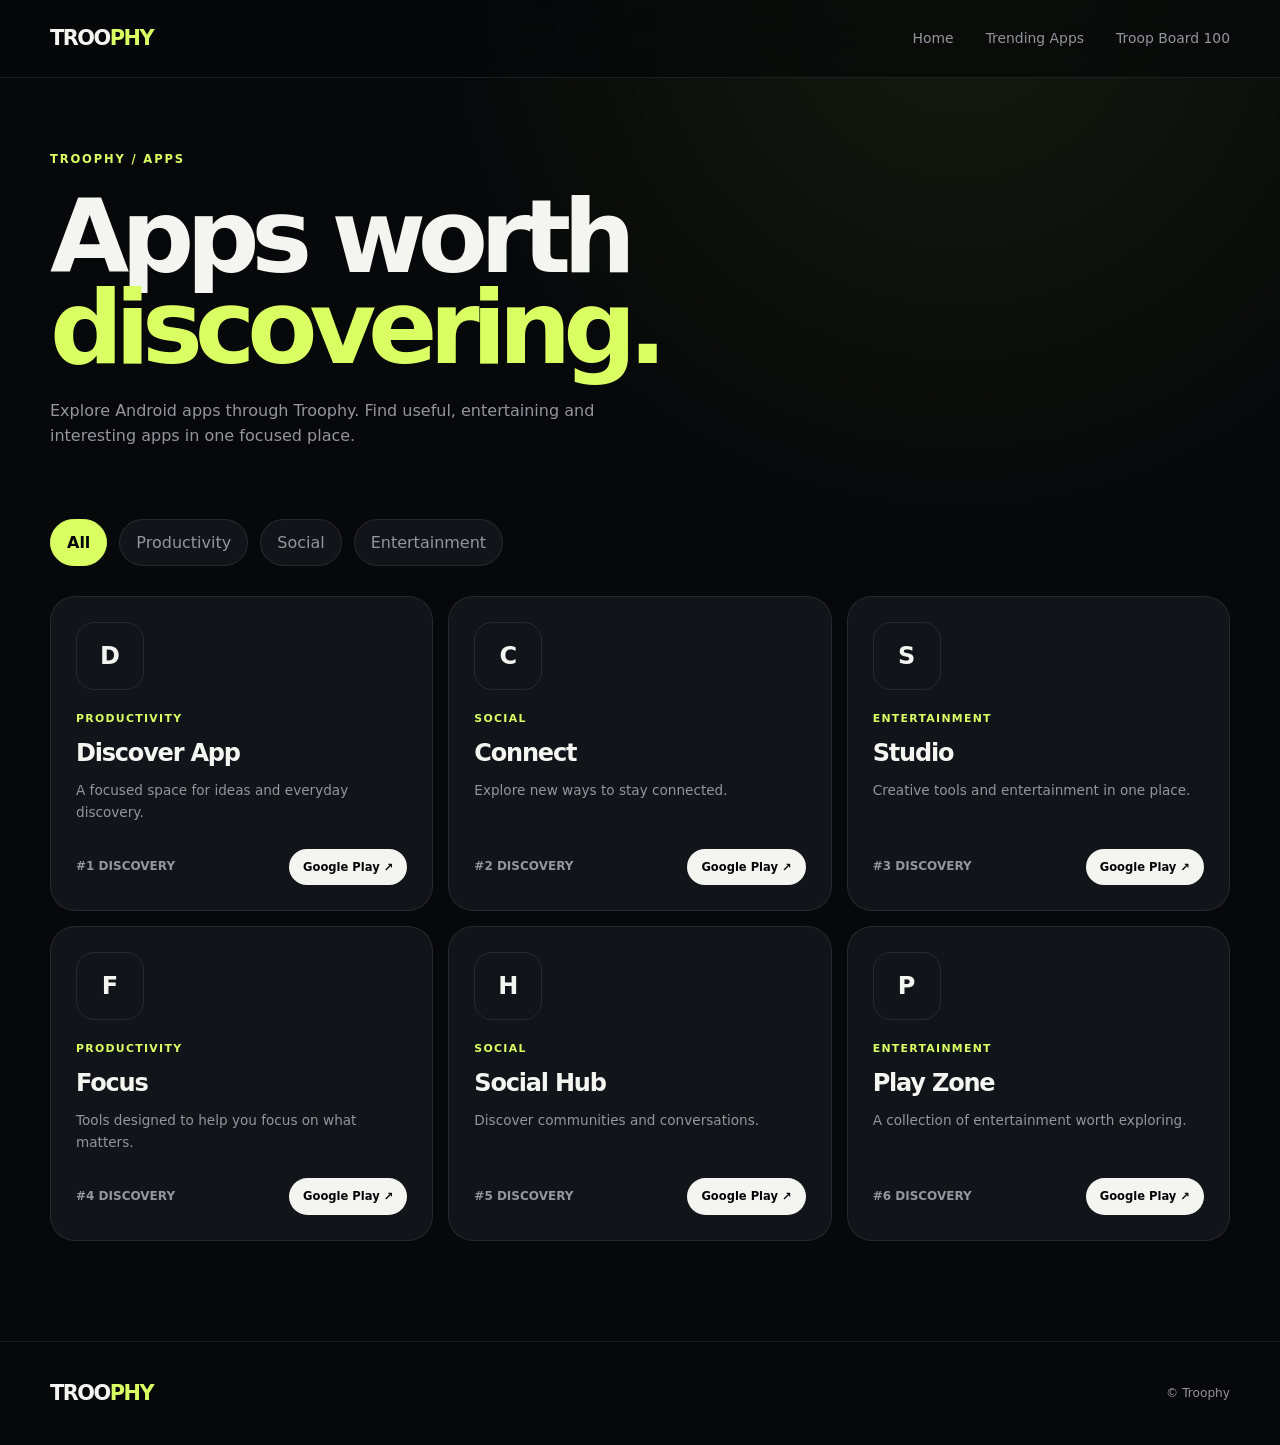
==== apps/index.html @ 2e692201 "Launch Troophy discovery platform" ====
<!DOCTYPE html>
<html lang="en">
<head>
  <meta charset="UTF-8">

  <meta
    name="viewport"
    content="width=device-width, initial-scale=1"
  >

  <title>Trending Apps — Troophy</title>

  <meta
    name="description"
    content="Discover Android apps worth checking out on Troophy."
  >

  <meta name="theme-color" content="#050608">

  <link rel="stylesheet" href="../assets/css/style.css">

  <style>
    .apps-page {
      padding-top: 150px;
      padding-bottom: 100px;
    }

    .apps-hero {
      max-width: 850px;
      margin-bottom: 70px;
    }

    .apps-hero h1 {
      font-size: clamp(3.5rem, 8vw, 7rem);
      line-height: .88;
      letter-spacing: -.08em;
    }

    .apps-hero h1 span {
      color: var(--accent);
    }

    .apps-hero p {
      max-width: 600px;
      color: var(--muted);
      margin-top: 25px;
    }

    .apps-toolbar {
      display: flex;
      gap: 12px;
      flex-wrap: wrap;
      margin-bottom: 30px;
    }

    .filter-button {
      border: 1px solid var(--line);
      background: var(--surface);
      color: var(--muted);
      padding: 10px 16px;
      border-radius: 999px;
      cursor: pointer;
    }

    .filter-button.active {
      background: var(--accent);
      color: #050608;
      border-color: var(--accent);
      font-weight: 800;
    }

    .apps-grid {
      display: grid;
      grid-template-columns: repeat(3, 1fr);
      gap: 15px;
    }

    .app-card {
      padding: 25px;
      min-height: 290px;
      border: 1px solid var(--line);
      border-radius: 25px;
      background: var(--surface);
      display: flex;
      flex-direction: column;
      justify-content: space-between;
      transition: .35s var(--ease);
    }

    .app-card:hover {
      transform: translateY(-7px);
      border-color: rgba(217,255,98,.3);
    }

    .app-icon {
      width: 68px;
      height: 68px;
      border-radius: 18px;
      display: grid;
      place-items: center;
      background: var(--surface-2);
      border: 1px solid var(--line);
      font-size: 1.5rem;
      font-weight: 900;
    }

    .app-category {
      margin-top: 20px;
      color: var(--accent);
      font-size: .68rem;
      font-weight: 800;
      letter-spacing: .12em;
    }

    .app-card h2 {
      margin-top: 6px;
      font-size: 1.5rem;
      letter-spacing: -.05em;
    }

    .app-card p {
      margin-top: 8px;
      color: var(--muted);
      font-size: .85rem;
    }

    .app-bottom {
      display: flex;
      align-items: center;
      justify-content: space-between;
      gap: 15px;
      margin-top: 25px;
    }

    .app-rank {
      color: var(--muted);
      font-size: .75rem;
      font-weight: 800;
    }

    .play-button {
      padding: 9px 14px;
      border-radius: 999px;
      background: var(--text);
      color: #050608;
      font-size: .72rem;
      font-weight: 850;
    }

    @media(max-width: 850px) {
      .apps-grid {
        grid-template-columns: repeat(2, 1fr);
      }
    }

    @media(max-width: 560px) {
      .apps-grid {
        grid-template-columns: 1fr;
      }
    }
  </style>
</head>

<body>

<header class="site-header">
  <div class="container nav">

    <a href="../index.html" class="brand">
      TROO<span>PHY</span>
    </a>

    <nav class="nav-menu" id="navMenu">
      <a href="../index.html">Home</a>
      <a href="./">Trending Apps</a>
      <a href="../music/">Troop Board 100</a>
    </nav>

    <button class="menu-toggle" id="menuToggle">
      <span></span>
      <span></span>
    </button>

  </div>
</header>


<main class="apps-page">

  <div class="container">

    <div class="apps-hero">

      <span class="section-label">
        TROOPHY / APPS
      </span>

      <h1>
        Apps worth
        <span>discovering.</span>
      </h1>

      <p>
        Explore Android apps through Troophy. Find useful,
        entertaining and interesting apps in one focused place.
      </p>

    </div>


    <div class="apps-toolbar">

      <button
        class="filter-button active"
        data-filter="all"
      >
        All
      </button>

      <button
        class="filter-button"
        data-filter="productivity"
      >
        Productivity
      </button>

      <button
        class="filter-button"
        data-filter="social"
      >
        Social
      </button>

      <button
        class="filter-button"
        data-filter="entertainment"
      >
        Entertainment
      </button>

    </div>


    <div class="apps-grid" id="appsGrid"></div>

  </div>

</main>


<footer>
  <div class="container footer-inner">

    <a href="../index.html" class="brand">
      TROO<span>PHY</span>
    </a>

    <p>
      © <span id="year"></span> Troophy
    </p>

  </div>
</footer>


<script src="../assets/js/app.js"></script>
<script src="apps.js"></script>

</body>
</html>
---- assets/css/style.css ----
:root {
  --bg: #070809;
  --bg-soft: #0d0f12;
  --surface: #111419;
  --surface-hover: #171a20;

  --text: #f4f5f0;
  --muted: #92969f;

  --accent: #d9ff62;
  --accent-soft: rgba(217, 255, 98, .12);

  --line: rgba(255,255,255,.09);

  --container: 1180px;
  --radius: 28px;

  --ease: cubic-bezier(.2,.8,.2,1);
}

* {
  margin: 0;
  padding: 0;
  box-sizing: border-box;
}

html {
  scroll-behavior: smooth;
}

body {
  background:
    radial-gradient(
      circle at 75% 0%,
      rgba(217,255,98,.075),
      transparent 30%
    ),
    var(--bg);

  color: var(--text);

  font-family:
    Inter,
    ui-sans-serif,
    system-ui,
    -apple-system,
    BlinkMacSystemFont,
    "Segoe UI",
    sans-serif;

  line-height: 1.6;

  overflow-x: hidden;
}

body::selection {
  background: var(--accent);
  color: #050505;
}

a {
  color: inherit;
  text-decoration: none;
}

button {
  font: inherit;
}


/* =========================
   GLOBAL
========================= */

.container {
  width: min(
    var(--container),
    calc(100% - 48px)
  );

  margin-inline: auto;
}

.section {
  padding: 130px 0;
}

.section-label {
  display: block;

  margin-bottom: 24px;

  color: var(--accent);

  font-size: .72rem;
  font-weight: 800;

  letter-spacing: .16em;
}


/* =========================
   HEADER
========================= */

.site-header {
  position: fixed;

  inset: 0 0 auto;

  z-index: 1000;

  height: 78px;

  background:
    rgba(7,8,9,.68);

  border-bottom:
    1px solid var(--line);

  backdrop-filter:
    blur(18px);
}

.nav {
  height: 100%;

  display: flex;

  align-items: center;

  justify-content: space-between;
}

.brand {
  font-size: 1.3rem;

  font-weight: 900;

  letter-spacing: -.07em;
}

.brand span {
  color: var(--accent);
}

.nav-menu {
  display: flex;

  align-items: center;

  gap: 32px;
}

.nav-menu a {
  color: var(--muted);

  font-size: .87rem;

  transition:
    color .25s var(--ease),
    transform .25s var(--ease);
}

.nav-menu a:hover {
  color: var(--text);

  transform: translateY(-1px);
}

.nav-button {
  padding: 10px 17px;

  border-radius: 999px;

  background: var(--text);

  color: #08090b !important;

  font-weight: 800;
}

.menu-toggle {
  display: none;

  width: 42px;
  height: 42px;

  border: 1px solid var(--line);

  border-radius: 50%;

  background: var(--surface);

  cursor: pointer;

  position: relative;
}

.menu-toggle span {
  position: absolute;

  left: 12px;

  width: 17px;
  height: 1px;

  background: var(--text);

  transition: .3s;
}

.menu-toggle span:first-child {
  top: 16px;
}

.menu-toggle span:last-child {
  top: 23px;
}


/* =========================
   HERO
========================= */

.hero {
  min-height: 100vh;

  padding:
    150px 0
    100px;

  display: flex;

  align-items: center;

  position: relative;

  isolation: isolate;
}

.hero-grid {
  display: grid;

  grid-template-columns:
    minmax(0, 1.05fr)
    minmax(380px, .95fr);

  gap: 80px;

  align-items: center;
}

.hero-glow {
  position: absolute;

  width: 420px;
  height: 420px;

  border-radius: 50%;

  filter: blur(100px);

  pointer-events: none;

  opacity: .16;

  z-index: -1;
}

.glow-one {
  background: var(--accent);

  right: -160px;
  top: 90px;
}

.glow-two {
  background: #5367ff;

  left: -250px;
  bottom: -180px;

  opacity: .08;
}

.eyebrow {
  display: inline-flex;

  align-items: center;

  gap: 9px;

  padding: 8px 13px;

  border: 1px solid var(--line);

  border-radius: 999px;

  background:
    rgba(255,255,255,.025);

  color: var(--muted);

  font-size: .73rem;

  font-weight: 650;

  margin-bottom: 28px;
}

.status-dot {
  width: 7px;
  height: 7px;

  border-radius: 50%;

  background: var(--accent);

  box-shadow:
    0 0 15px
    rgba(217,255,98,.8);
}

.hero h1 {
  max-width: 850px;

  font-size:
    clamp(4rem, 8vw, 7.8rem);

  line-height: .86;

  letter-spacing: -.085em;

  font-weight: 850;
}

.hero h1 span {
  display: block;

  color: var(--accent);
}

.hero-description {
  max-width: 570px;

  margin-top: 32px;

  color: var(--muted);

  font-size:
    clamp(1rem, 1.5vw, 1.15rem);
}

.hero-actions {
  display: flex;

  flex-wrap: wrap;

  gap: 12px;

  margin-top: 38px;
}


/* =========================
   BUTTONS
========================= */

.button {
  display: inline-flex;

  align-items: center;

  justify-content: center;

  gap: 14px;

  min-height: 50px;

  padding: 0 21px;

  border-radius: 999px;

  font-size: .87rem;

  font-weight: 800;

  transition:
    transform .25s var(--ease),
    background .25s var(--ease),
    border-color .25s var(--ease);
}

.button:hover {
  transform: translateY(-3px);
}

.button span {
  font-size: 1.1rem;
}

.button-primary {
  background: var(--accent);

  color: #070809;
}

.button-primary:hover {
  background: #e4ff86;
}

.button-ghost {
  border: 1px solid var(--line);

  background:
    rgba(255,255,255,.025);

  color: var(--text);
}

.button-ghost:hover {
  background: var(--surface-hover);
}


/* =========================
   HERO VISUAL
========================= */

.hero-visual {
  min-height: 520px;

  position: relative;

  border:
    1px solid var(--line);

  border-radius: 36px;

  overflow: hidden;

  background:
    radial-gradient(
      circle at center,
      rgba(217,255,98,.07),
      transparent 40%
    ),
    var(--surface);

  box-shadow:
    0 50px 120px
    rgba(0,0,0,.35);
}

.visual-orbit {
  position: absolute;

  left: 50%;
  top: 50%;

  transform:
    translate(-50%, -50%);

  border:
    1px solid
    rgba(217,255,98,.15);

  border-radius: 50%;
}

.orbit-one {
  width: 290px;
  height: 290px;

  animation:
    orbit 14s linear infinite;
}

.orbit-two {
  width: 410px;
  height: 410px;

  border-color:
    rgba(255,255,255,.06);

  animation:
    orbitReverse 20s linear infinite;
}

@keyframes orbit {
  to {
    transform:
      translate(-50%, -50%)
      rotate(360deg);
  }
}

@keyframes orbitReverse {
  to {
    transform:
      translate(-50%, -50%)
      rotate(-360deg);
  }
}

.visual-core {
  position: absolute;

  left: 50%;
  top: 50%;

  transform:
    translate(-50%, -50%);

  width: 155px;
  height: 155px;

  border-radius: 50%;

  display: grid;

  place-items: center;

  background:
    var(--accent);

  box-shadow:
    0 0 80px
    rgba(217,255,98,.25);
}

.core-inner {
  width: 125px;
  height: 125px;

  border-radius: 50%;

  display: grid;

  place-items: center;

  background: #10120e;

  border:
    1px solid
    rgba(255,255,255,.1);
}

.core-inner span {
  font-size: 4rem;

  font-weight: 900;

  letter-spacing: -.1em;

  color: var(--accent);
}

.floating-card {
  position: absolute;

  padding: 18px 20px;

  border:
    1px solid
    rgba(255,255,255,.1);

  border-radius: 18px;

  background:
    rgba(10,11,13,.78);

  backdrop-filter: blur(15px);

  box-shadow:
    0 20px 50px
    rgba(0,0,0,.25);
}

.floating-card small {
  display: block;

  color: var(--muted);

  font-size: .62rem;

  letter-spacing: .14em;

  margin-bottom: 6px;
}

.floating-card strong {
  font-size: .95rem;

  line-height: 1.2;
}

.card-top {
  top: 35px;
  right: 30px;

  animation:
    float 5s ease-in-out infinite;
}

.card-bottom {
  left: 30px;
  bottom: 30px;

  animation:
    float 6s ease-in-out infinite reverse;
}

@keyframes float {
  50% {
    transform:
      translateY(-8px);
  }
}


/* =========================
   SECTION HEAD
========================= */

.section-heading {
  display: grid;

  grid-template-columns:
    1fr 400px;

  gap: 60px;

  align-items: end;

  margin-bottom: 55px;
}

.section-heading h2,
.about h2 {
  font-size:
    clamp(3rem, 6vw, 5.7rem);

  line-height: .9;

  letter-spacing: -.075em;
}

.section-heading h2 span,
.about h2 span,
.experience-box h2 span,
.start-box h2 span {
  color: var(--accent);
}

.section-heading > p {
  color: var(--muted);

  font-size: .98rem;
}


/* =========================
   FEATURE CARDS
========================= */

.feature-grid {
  display: grid;

  grid-template-columns:
    1.4fr 1fr 1fr;

  gap: 15px;
}

.feature-card {
  min-height: 390px;

  padding: 30px;

  border:
    1px solid var(--line);

  border-radius: var(--radius);

  background: var(--surface);

  display: flex;

  flex-direction: column;

  justify-content: space-between;

  transition:
    transform .35s var(--ease),
    border-color .35s var(--ease),
    background .35s var(--ease);
}

.feature-card:hover {
  transform:
    translateY(-7px);

  border-color:
    rgba(217,255,98,.28);

  background:
    var(--surface-hover);
}

.feature-number {
  color: var(--accent);

  font-size: .7rem;

  font-weight: 850;

  letter-spacing: .12em;
}

.feature-content h3 {
  font-size: 2rem;

  letter-spacing: -.05em;

  margin-bottom: 12px;
}

.feature-content p {
  color: var(--muted);

  max-width: 330px;

  font-size: .92rem;
}

.feature-link {
  display: inline-flex;

  gap: 10px;

  margin-top: 25px;

  color: var(--text);

  font-size: .82rem;

  font-weight: 800;
}

.feature-link span {
  color: var(--accent);
}


/* =========================
   EXPERIENCE
========================= */

.experience-box {
  min-height: 650px;

  padding:
    clamp(40px, 8vw, 100px);

  border:
    1px solid var(--line);

  border-radius: 36px;

  background:
    radial-gradient(
      circle at 70% 40%,
      rgba(217,255,98,.12),
      transparent 35%
    ),
    var(--surface);

  display: flex;

  flex-direction: column;

  justify-content: center;

  align-items: flex-start;

  position: relative;

  overflow: hidden;
}

.experience-box::after {
  content: "";

  position: absolute;

  width: 320px;
  height: 320px;

  right: -120px;
  bottom: -120px;

  border-radius: 50%;

  border:
    1px solid
    rgba(217,255,98,.25);
}

.experience-label {
  color: var(--accent);

  font-size: .7rem;

  font-weight: 800;

  letter-spacing: .15em;

  margin-bottom: 25px;
}

.experience-box h2 {
  font-size:
    clamp(3.3rem, 7vw, 7rem);

  line-height: .86;

  letter-spacing: -.08em;
}

.experience-box p {
  max-width: 500px;

  margin:
    30px 0;

  color: var(--muted);
}


/* =========================
   ABOUT
========================= */

.about-grid {
  display: grid;

  grid-template-columns:
    1fr 1fr;

  gap: 100px;
}

.about-copy {
  padding-top: 55px;
}

.about-copy p {
  color: var(--muted);

  font-size:
    clamp(1.05rem, 1.8vw, 1.3rem);

  margin-bottom: 25px;

  max-width: 540px;
}


/* =========================
   START
========================= */

.start-box {
  padding:
    clamp(45px, 8vw, 100px);

  text-align: center;

  border:
    1px solid var(--line);

  border-radius: 36px;

  background:
    linear-gradient(
      145deg,
      rgba(217,255,98,.09),
      rgba(255,255,255,.025)
    );
}

.start-box h2 {
  font-size:
    clamp(3.3rem, 7vw, 7rem);

  line-height: .88;

  letter-spacing: -.08em;
}

.start-box p {
  margin: 25px 0 30px;

  color: var(--muted);
}


/* =========================
   FOOTER
========================= */

footer {
  padding: 35px 0;

  border-top:
    1px solid var(--line);
}

.footer-inner {
  display: flex;

  justify-content: space-between;

  align-items: center;

  gap: 20px;
}

.footer-inner p {
  color: var(--muted);

  font-size: .76rem;
}


/* =========================
   MOBILE
========================= */

@media (max-width: 900px) {

  .hero-grid {
    grid-template-columns: 1fr;

    gap: 60px;
  }

  .hero-visual {
    min-height: 450px;
  }

  .section-heading {
    grid-template-columns: 1fr;

    gap: 25px;
  }

  .feature-grid {
    grid-template-columns: 1fr;
  }

  .feature-card {
    min-height: 300px;
  }

  .about-grid {
    grid-template-columns: 1fr;

    gap: 25px;
  }

  .about-copy {
    padding-top: 0;
  }
}


@media (max-width: 700px) {

  .container {
    width:
      min(
        var(--container),
        calc(100% - 30px)
      );
  }

  .site-header {
    height: 70px;
  }

  .nav-menu {
    display: none;

    position: absolute;

    top: 78px;

    left: 15px;
    right: 15px;

    padding: 18px;

    flex-direction: column;

    align-items: stretch;

    gap: 5px;

    background:
      rgba(14,16,19,.98);

    border:
      1px solid var(--line);

    border-radius: 22px;

    box-shadow:
      0 30px 80px
      rgba(0,0,0,.5);
  }

  .nav-menu.active {
    display: flex;
  }

  .nav-menu a {
    padding: 12px;
  }

  .nav-button {
    text-align: center;
  }

  .menu-toggle {
    display: block;
  }

  .hero {
    padding-top: 120px;
  }

  .hero h1 {
    font-size:
      clamp(3.6rem, 17vw, 6rem);
  }

  .hero-visual {
    min-height: 370px;

    border-radius: 28px;
  }

  .visual-core {
    width: 120px;
    height: 120px;
  }

  .core-inner {
    width: 96px;
    height: 96px;
  }

  .core-inner span {
    font-size: 3rem;
  }

  .orbit-one {
    width: 230px;
    height: 230px;
  }

  .orbit-two {
    width: 320px;
    height: 320px;
  }

  .floating-card {
    padding: 14px;

    border-radius: 15px;
  }

  .card-top {
    top: 20px;
    right: 20px;
  }

  .card-bottom {
    left: 20px;
    bottom: 20px;
  }

  .section {
    padding: 90px 0;
  }

  .experience-box {
    min-height: 500px;

    border-radius: 28px;
  }

  .footer-inner {
    flex-direction: column;

    align-items: flex-start;
  }
}


@media (max-width: 420px) {

  .hero-actions {
    flex-direction: column;
  }

  .button {
    width: 100%;
  }

  .hero-visual {
    min-height: 330px;
  }

  .floating-card strong {
    font-size: .78rem;
  }

  .section-heading h2,
  .about h2 {
    font-size: 3.2rem;
  }
}
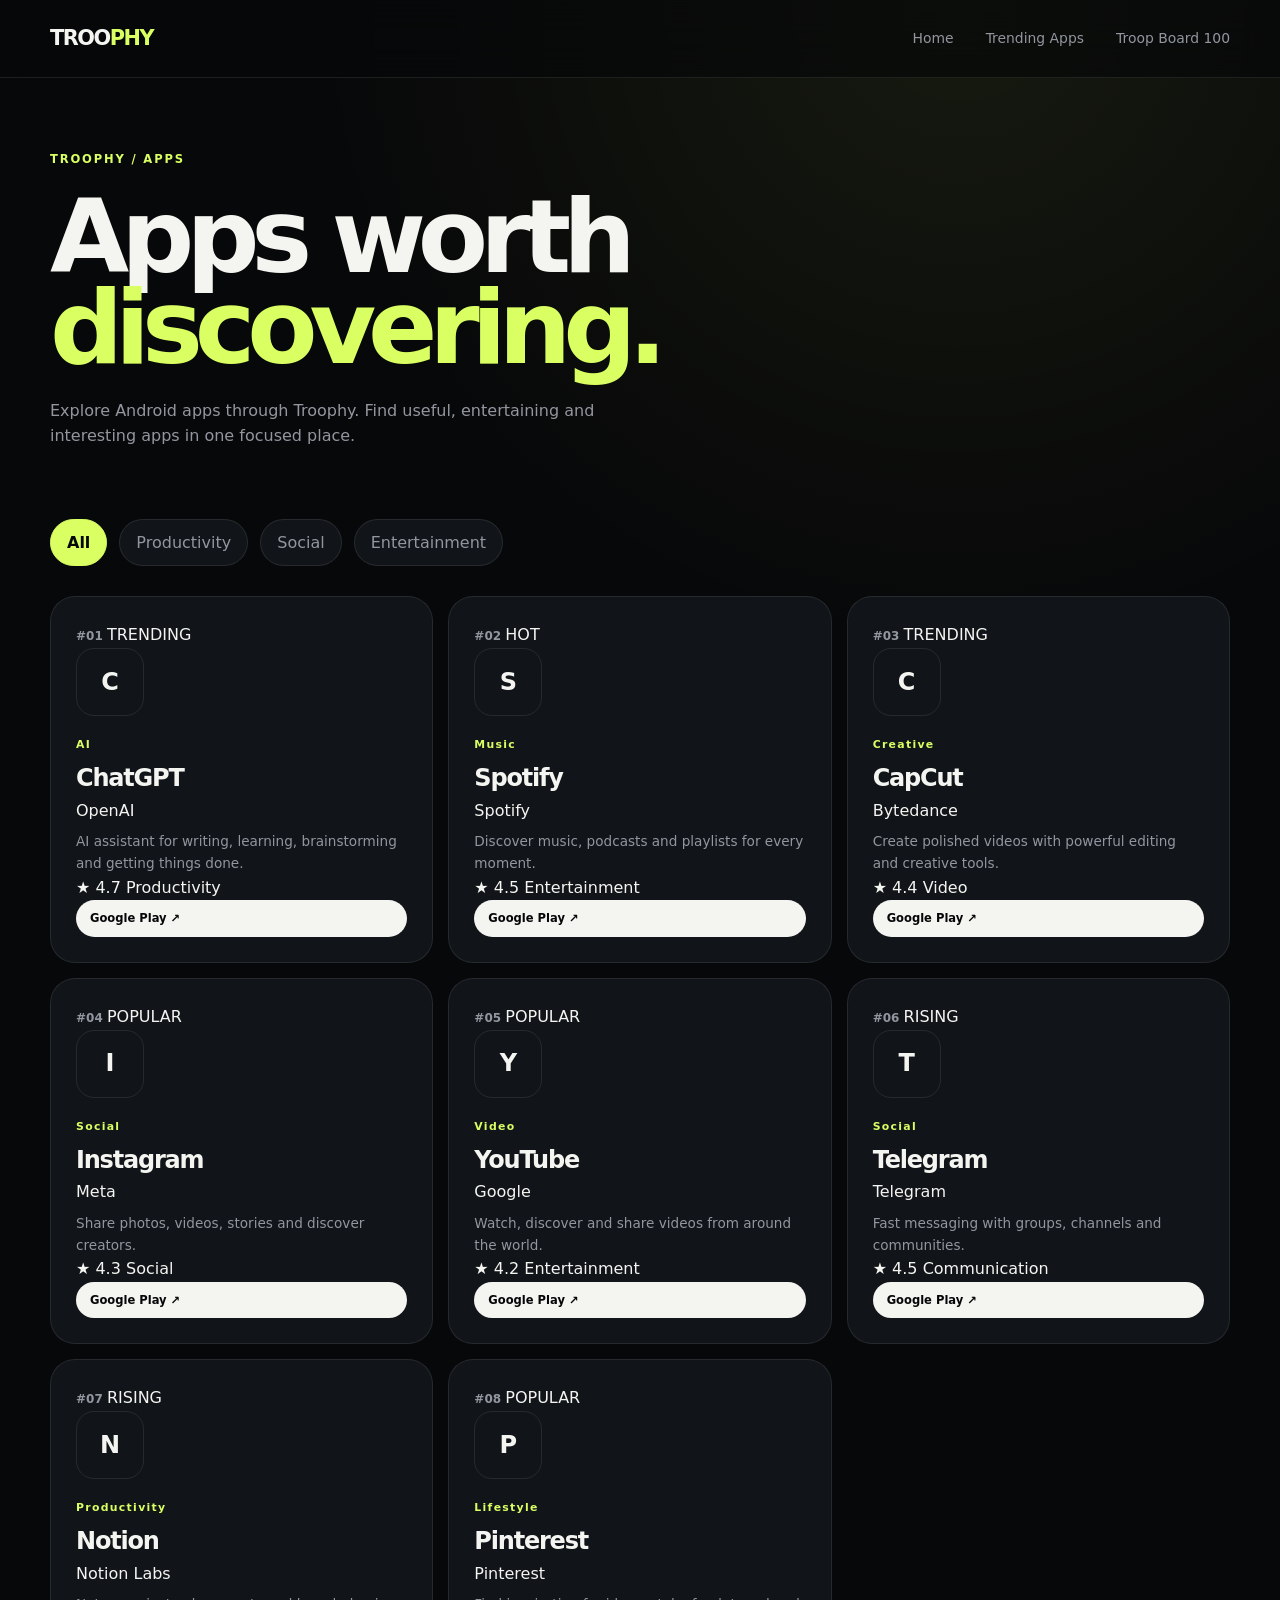
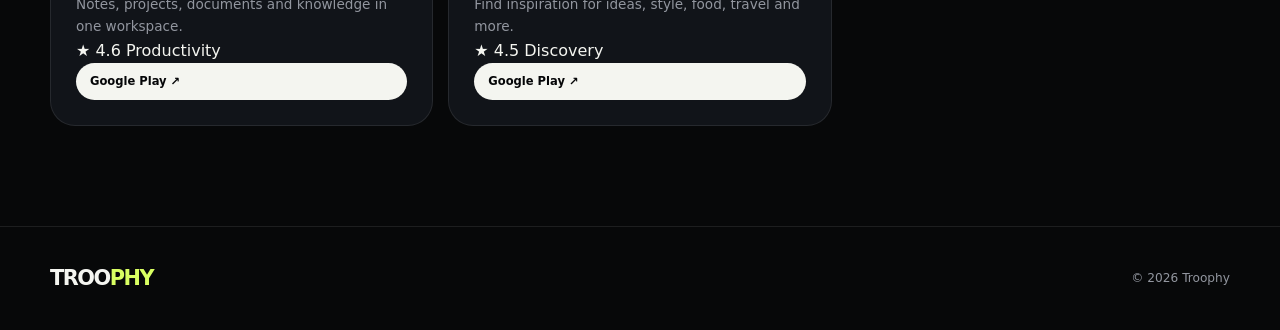
==== commit dbed0ebe: "Add Troophy discovery data layer" ====
--- a/apps/index.html
+++ b/apps/index.html
@@ -159,6 +159,7 @@
       }
     }
   </style>
+  <script src="../assets/data/discovery.js"></script>
 </head>
 
 <body>
--- a/assets/css/style.css
+++ b/assets/css/style.css
@@ -1134,3 +1134,123 @@
     font-size: 3.2rem;
   }
 }
+
+/* =========================================
+   TROOP BOARD PLAYER
+========================================= */
+
+.player {
+  position: fixed;
+  left: 20px;
+  right: 20px;
+  bottom: 18px;
+  z-index: 1000;
+
+  display: grid;
+  grid-template-columns: 58px 1fr auto auto;
+  align-items: center;
+  gap: 16px;
+
+  padding: 12px 16px;
+
+  border: 1px solid var(--line);
+  border-radius: 20px;
+
+  background: var(--surface);
+  backdrop-filter: blur(22px);
+
+  box-shadow: 0 20px 70px rgba(0,0,0,.35);
+}
+
+.player-progress {
+  display: flex;
+  align-items: center;
+  gap: 8px;
+  margin-top: 6px;
+}
+
+.player-progress span {
+  font-size: .65rem;
+  color: var(--muted);
+}
+
+.player-progress input {
+  width: min(360px, 100%);
+}
+
+.player-controls {
+  display: flex;
+  align-items: center;
+  gap: 7px;
+}
+
+.player-controls button,
+.player-volume button {
+  border: 1px solid var(--line);
+  background: transparent;
+  color: var(--text);
+  cursor: pointer;
+  border-radius: 50%;
+  width: 34px;
+  height: 34px;
+}
+
+.player-controls button:hover,
+.player-controls button.active {
+  background: var(--accent);
+  color: #050608;
+}
+
+.player-volume {
+  display: flex;
+  align-items: center;
+  gap: 7px;
+}
+
+.player-volume input {
+  width: 90px;
+}
+
+.track.playing {
+  outline: 1px solid var(--accent);
+  background: rgba(255,255,255,.04);
+}
+
+@media (max-width: 760px) {
+
+  .player {
+    left: 10px;
+    right: 10px;
+    bottom: 10px;
+
+    grid-template-columns:
+      48px 1fr auto;
+
+    gap: 10px;
+
+    padding: 10px;
+  }
+
+  .player-art {
+    width: 48px;
+  }
+
+  .player-volume {
+    display: none;
+  }
+
+  .player-controls {
+    gap: 3px;
+  }
+
+  .player-controls button {
+    width: 30px;
+    height: 30px;
+    font-size: .75rem;
+  }
+
+  .player-progress {
+    max-width: 100%;
+  }
+
+}
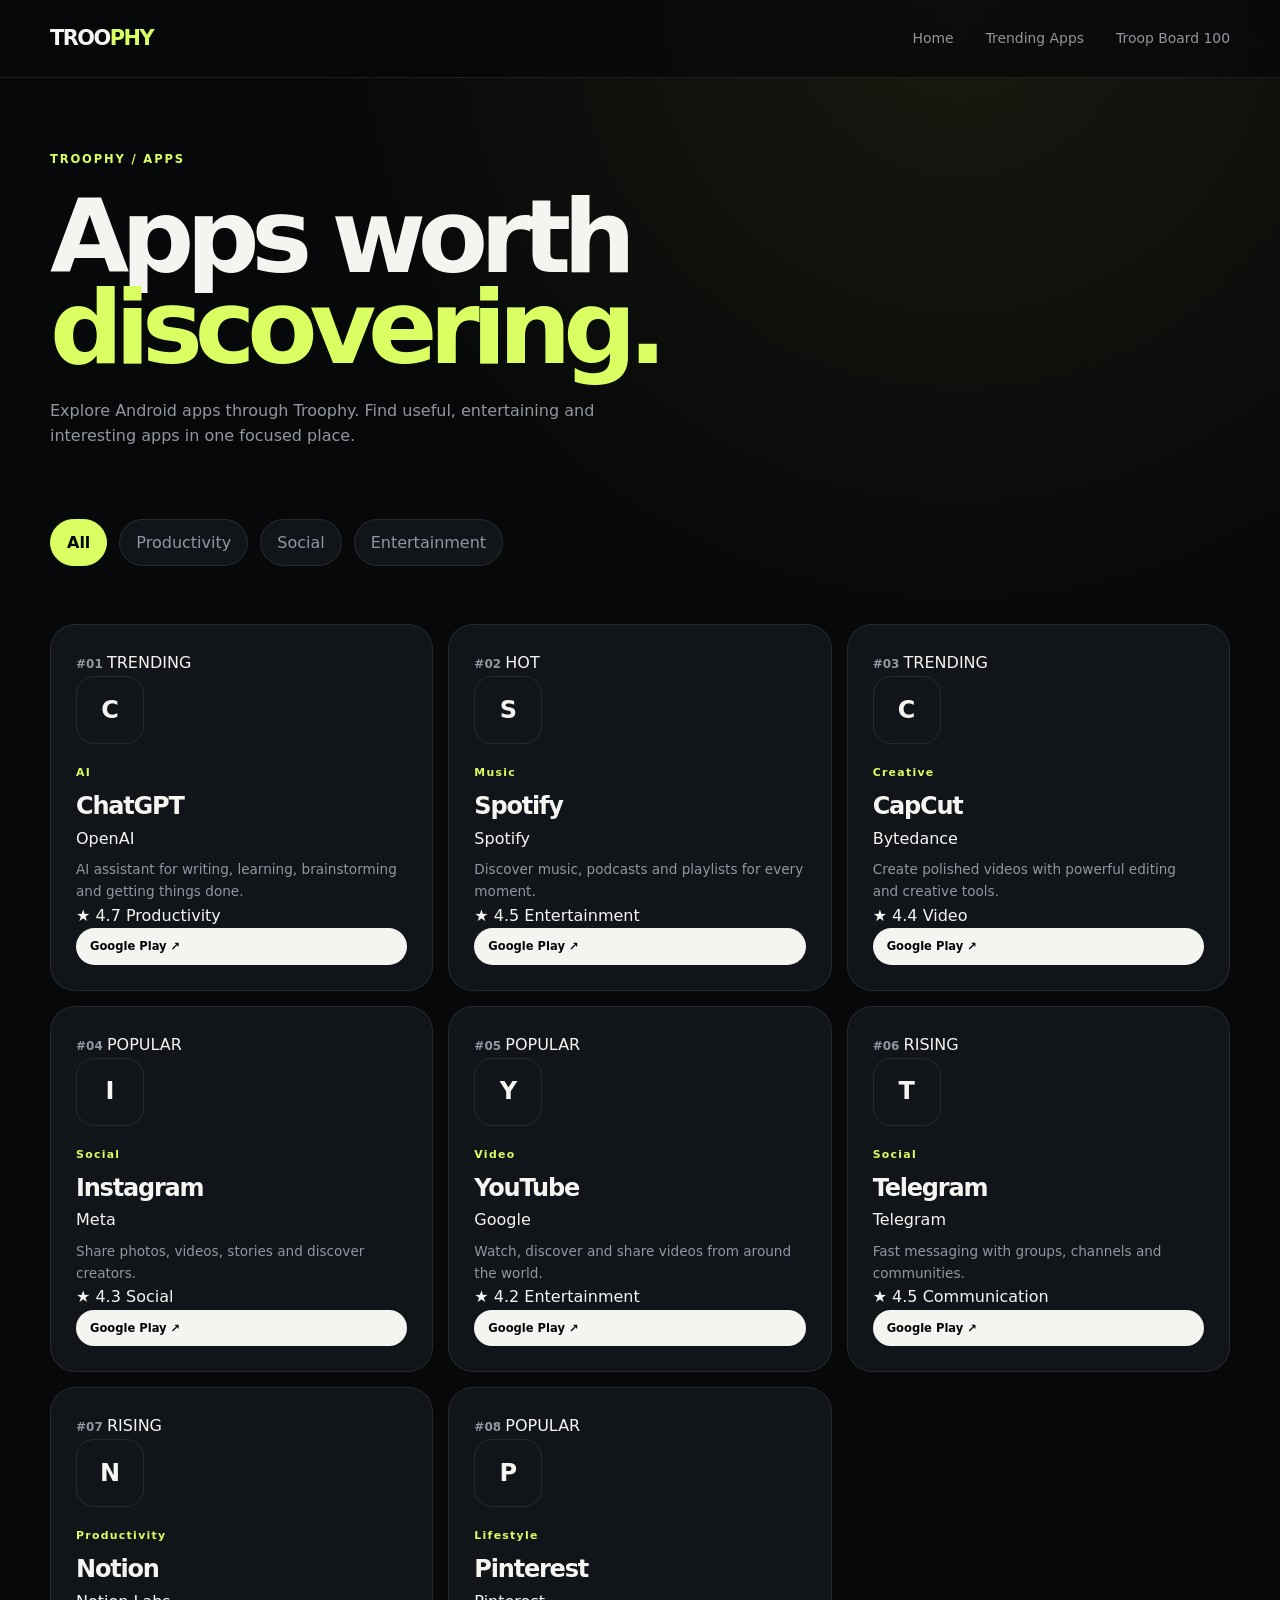
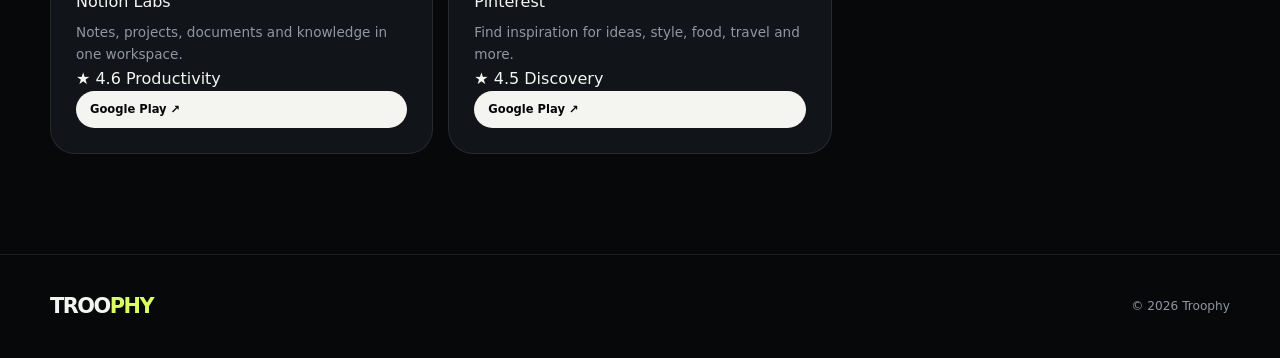
==== commit e4784b9c: "Build Troophy discovery engine" ====
--- a/apps/index.html
+++ b/apps/index.html
@@ -242,7 +242,15 @@
     </div>
 
 
-    <div class="apps-grid" id="appsGrid"></div>
+    
+<div
+  class="app-filters"
+  id="appFilters"
+  aria-label="App categories"
+></div>
+
+<div class="apps-grid" id="appsGrid">
+</div>
 
   </div>
 
--- a/assets/css/style.css
+++ b/assets/css/style.css
@@ -1254,3 +1254,59 @@
   }
 
 }
+
+/* =========================================
+   TROOPHY DISCOVERY FILTERS
+========================================= */
+
+.app-filters {
+  display: flex;
+  gap: 10px;
+  flex-wrap: wrap;
+  margin: 0 0 28px;
+}
+
+.filter-chip {
+  appearance: none;
+  border: 1px solid var(--line);
+  background: var(--surface);
+  color: var(--muted);
+  padding: 9px 15px;
+  border-radius: 999px;
+  cursor: pointer;
+  font: inherit;
+  font-size: .82rem;
+  transition:
+    transform .2s ease,
+    background .2s ease,
+    color .2s ease,
+    border-color .2s ease;
+}
+
+.filter-chip:hover {
+  transform: translateY(-2px);
+  color: var(--text);
+}
+
+.filter-chip.active {
+  background: var(--accent);
+  border-color: var(--accent);
+  color: #050608;
+}
+
+.empty-state {
+  grid-column: 1 / -1;
+  min-height: 220px;
+  display: grid;
+  place-items: center;
+  align-content: center;
+  gap: 8px;
+  border: 1px dashed var(--line);
+  border-radius: 24px;
+  color: var(--muted);
+}
+
+.empty-state strong {
+  color: var(--text);
+  font-size: 1.1rem;
+}
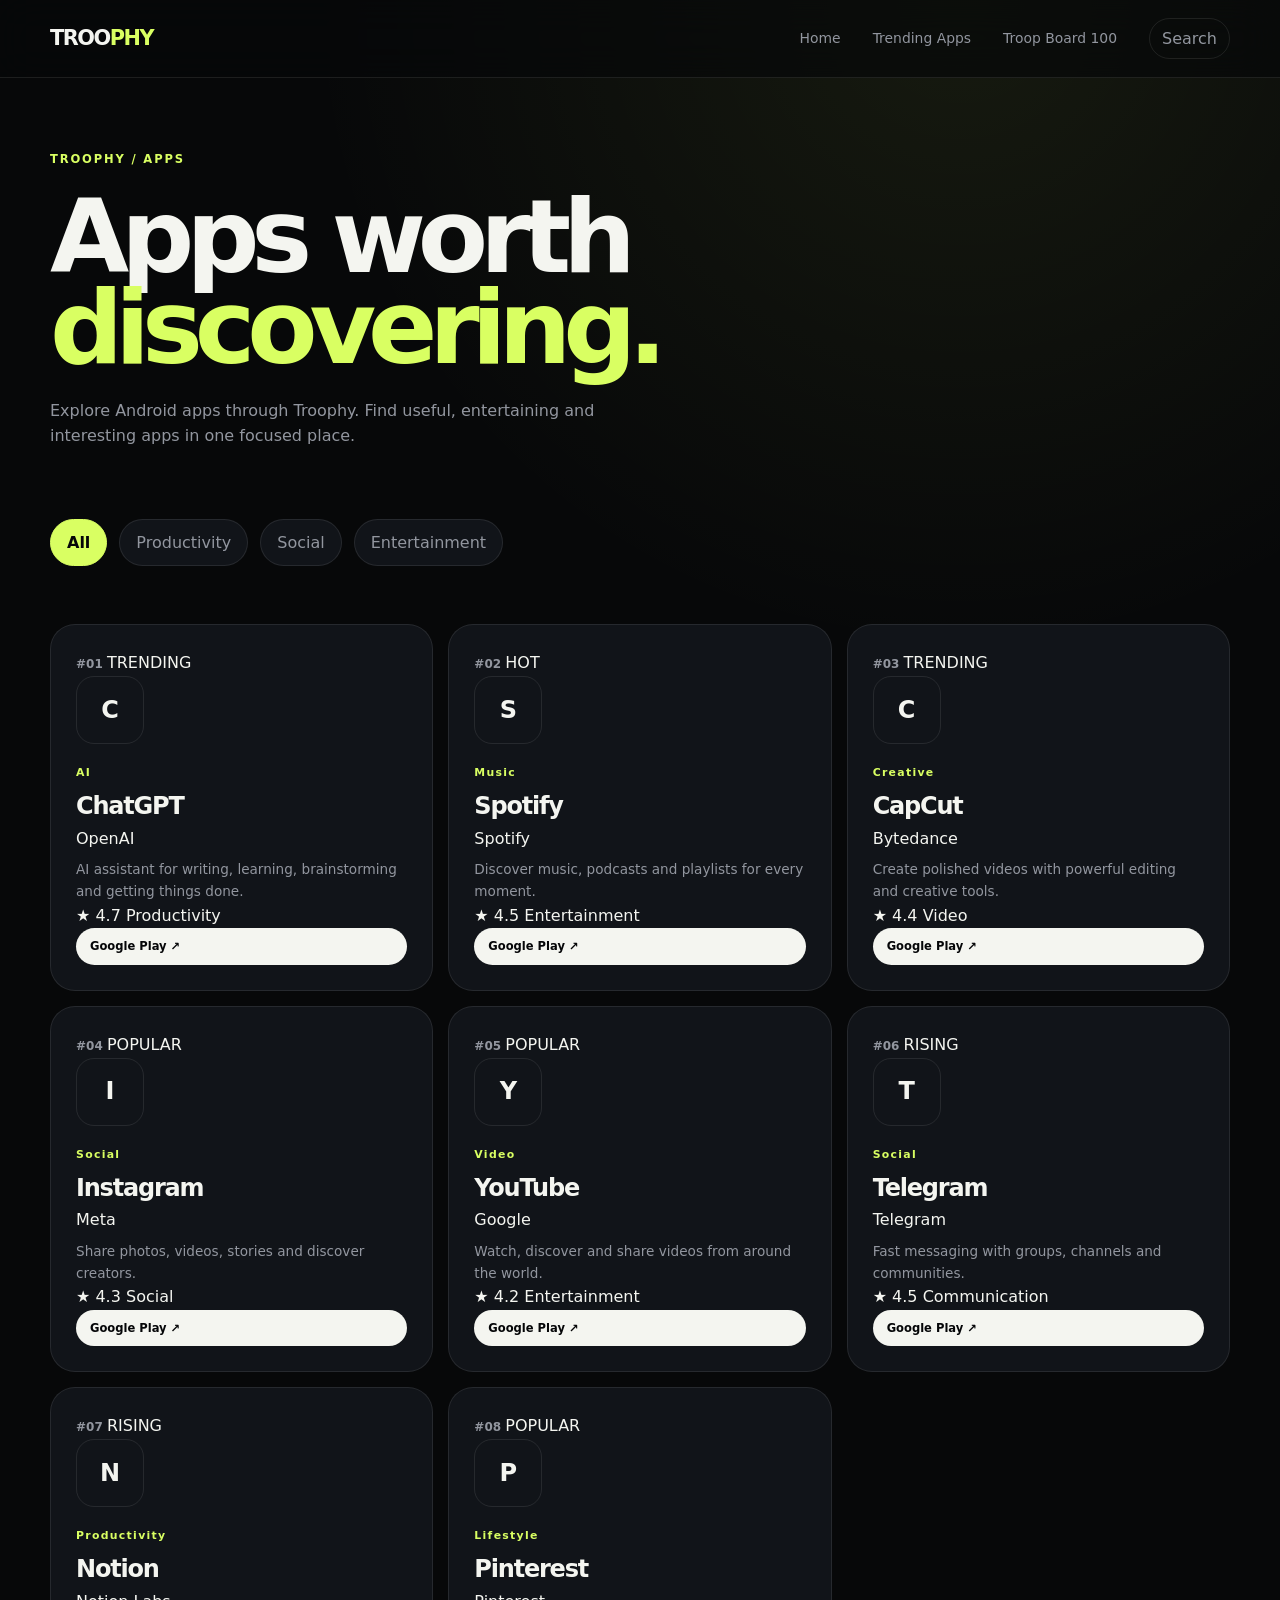
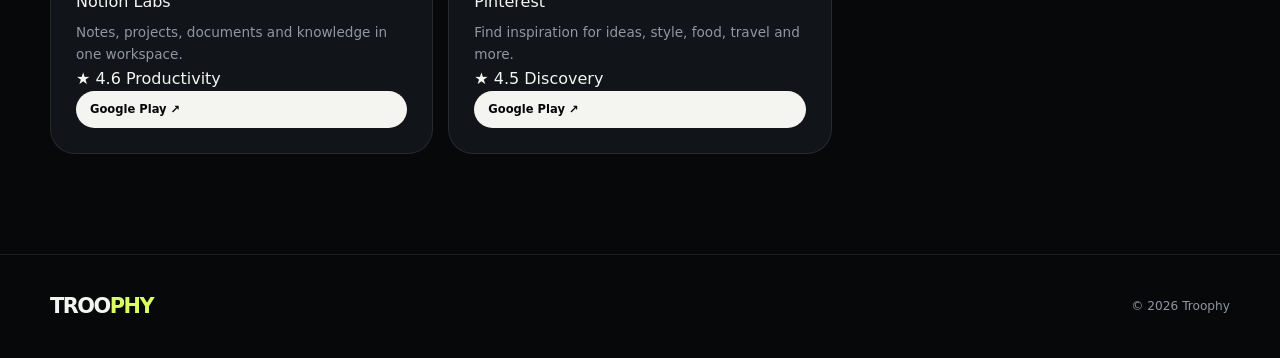
==== commit c944b866: "Add Troophy global discovery search" ====
--- a/apps/index.html
+++ b/apps/index.html
@@ -175,7 +175,15 @@
       <a href="../index.html">Home</a>
       <a href="./">Trending Apps</a>
       <a href="../music/">Troop Board 100</a>
-    </nav>
+    
+      <button
+        class="nav-search"
+        type="button"
+        data-global-search
+      >
+        Search
+      </button>
+</nav>
 
     <button class="menu-toggle" id="menuToggle">
       <span></span>
@@ -274,6 +282,7 @@
 
 <script src="../assets/js/app.js"></script>
 <script src="apps.js"></script>
+<script src="../assets/js/global-search.js"></script>
 
 </body>
 </html>
--- a/assets/css/style.css
+++ b/assets/css/style.css
@@ -1310,3 +1310,362 @@
   color: var(--text);
   font-size: 1.1rem;
 }
+
+/* =========================================
+   TROOPHY APP DETAILS
+========================================= */
+
+.back-link {
+  display: inline-block;
+  margin-bottom: 30px;
+  color: var(--muted);
+  text-decoration: none;
+}
+
+.back-link:hover {
+  color: var(--text);
+}
+
+.app-detail {
+  display: grid;
+  grid-template-columns: 180px 1fr;
+  gap: 45px;
+  align-items: start;
+
+  max-width: 900px;
+  margin: 70px auto;
+  padding: 45px;
+
+  border: 1px solid var(--line);
+  border-radius: 30px;
+  background: var(--surface);
+}
+
+.detail-icon {
+  width: 180px;
+  height: 180px;
+
+  display: grid;
+  place-items: center;
+
+  border-radius: 40px;
+
+  background:
+    linear-gradient(
+      135deg,
+      var(--accent),
+      var(--surface-2)
+    );
+
+  color: #050608;
+  font-size: 5rem;
+  font-weight: 900;
+}
+
+.detail-tag {
+  display: inline-block;
+  margin-bottom: 12px;
+
+  color: var(--accent);
+
+  font-size: .7rem;
+  font-weight: 900;
+  letter-spacing: .14em;
+}
+
+.detail-content h1 {
+  margin: 0;
+  font-size: clamp(2.5rem, 7vw, 5rem);
+  line-height: .95;
+}
+
+.detail-developer {
+  color: var(--muted);
+  margin: 12px 0 25px;
+}
+
+.detail-description {
+  max-width: 650px;
+  color: var(--muted);
+  line-height: 1.8;
+}
+
+.detail-stats {
+  display: flex;
+  gap: 12px;
+  flex-wrap: wrap;
+  margin: 30px 0;
+}
+
+.detail-stats div {
+  min-width: 110px;
+  padding: 15px;
+
+  border: 1px solid var(--line);
+  border-radius: 16px;
+}
+
+.detail-stats strong,
+.detail-stats span {
+  display: block;
+}
+
+.detail-stats strong {
+  margin-bottom: 5px;
+}
+
+.detail-stats span {
+  color: var(--muted);
+  font-size: .72rem;
+}
+
+.detail-download,
+.detail-button {
+  display: inline-flex;
+  align-items: center;
+  justify-content: center;
+
+  text-decoration: none;
+  border-radius: 12px;
+
+  padding: 12px 18px;
+  margin: 4px 4px 4px 0;
+
+  font-weight: 700;
+}
+
+.detail-download {
+  background: var(--accent);
+  color: #050608;
+}
+
+.detail-button {
+  border: 1px solid var(--line);
+  color: var(--text);
+}
+
+.detail-button:hover {
+  border-color: var(--accent);
+}
+
+@media (max-width: 700px) {
+
+  .app-detail {
+    grid-template-columns: 1fr;
+    gap: 25px;
+    padding: 25px;
+    margin: 40px auto;
+  }
+
+  .detail-icon {
+    width: 110px;
+    height: 110px;
+    border-radius: 28px;
+    font-size: 3rem;
+  }
+
+}
+
+/* =========================================
+   TROOPHY GLOBAL SEARCH
+========================================= */
+
+.global-search-overlay {
+  position: fixed;
+  inset: 0;
+  z-index: 9999;
+
+  display: flex;
+  justify-content: center;
+  align-items: flex-start;
+
+  padding: 9vh 20px;
+
+  background: rgba(0,0,0,.68);
+  backdrop-filter: blur(18px);
+
+  opacity: 0;
+  visibility: hidden;
+
+  transition:
+    opacity .2s ease,
+    visibility .2s ease;
+}
+
+.global-search-overlay.open {
+  opacity: 1;
+  visibility: visible;
+}
+
+.global-search-panel {
+  width: min(720px, 100%);
+
+  border: 1px solid var(--line);
+  border-radius: 24px;
+
+  background: var(--surface);
+
+  box-shadow:
+    0 40px 120px rgba(0,0,0,.5);
+
+  overflow: hidden;
+}
+
+.global-search-head {
+  display: flex;
+  align-items: center;
+  justify-content: space-between;
+
+  padding: 18px 20px;
+
+  border-bottom: 1px solid var(--line);
+}
+
+.global-search-head button {
+  border: 1px solid var(--line);
+  background: transparent;
+  color: var(--muted);
+
+  padding: 5px 8px;
+  border-radius: 7px;
+
+  cursor: pointer;
+  font-size: .65rem;
+}
+
+.global-search-input-wrap {
+  display: flex;
+  align-items: center;
+  gap: 12px;
+
+  padding: 18px 20px;
+
+  border-bottom: 1px solid var(--line);
+}
+
+.global-search-input-wrap > span {
+  color: var(--accent);
+  font-size: 1.3rem;
+}
+
+.global-search-input-wrap input {
+  flex: 1;
+
+  border: 0;
+  outline: 0;
+
+  background: transparent;
+  color: var(--text);
+
+  font: inherit;
+  font-size: 1.1rem;
+}
+
+.global-search-results {
+  max-height: 65vh;
+  overflow-y: auto;
+}
+
+.search-hint,
+.search-empty {
+  padding: 45px 25px;
+  text-align: center;
+  color: var(--muted);
+}
+
+.search-empty strong,
+.search-empty span {
+  display: block;
+}
+
+.search-empty strong {
+  color: var(--text);
+  margin-bottom: 5px;
+}
+
+.search-group {
+  padding: 15px;
+}
+
+.search-group-title {
+  display: block;
+  padding: 8px;
+
+  color: var(--muted);
+
+  font-size: .65rem;
+  font-weight: 900;
+  letter-spacing: .14em;
+}
+
+.search-result {
+  display: grid;
+  grid-template-columns: 42px 1fr 20px;
+  align-items: center;
+  gap: 12px;
+
+  padding: 12px;
+
+  border-radius: 13px;
+
+  color: var(--text);
+  text-decoration: none;
+}
+
+.search-result:hover {
+  background: var(--surface-2);
+}
+
+.search-result-icon {
+  width: 42px;
+  height: 42px;
+
+  display: grid;
+  place-items: center;
+
+  border-radius: 11px;
+
+  background: var(--surface-2);
+
+  font-weight: 900;
+}
+
+.search-result strong,
+.search-result small {
+  display: block;
+}
+
+.search-result small {
+  margin-top: 3px;
+  color: var(--muted);
+  font-size: .7rem;
+}
+
+.nav-search {
+  border: 1px solid var(--line);
+  background: transparent;
+  color: var(--muted);
+
+  padding: 7px 12px;
+  border-radius: 999px;
+
+  cursor: pointer;
+  font: inherit;
+}
+
+.nav-search:hover {
+  color: var(--text);
+  border-color: var(--accent);
+}
+
+@media (max-width: 650px) {
+
+  .global-search-overlay {
+    padding: 20px 10px;
+  }
+
+  .global-search-panel {
+    border-radius: 18px;
+  }
+
+}
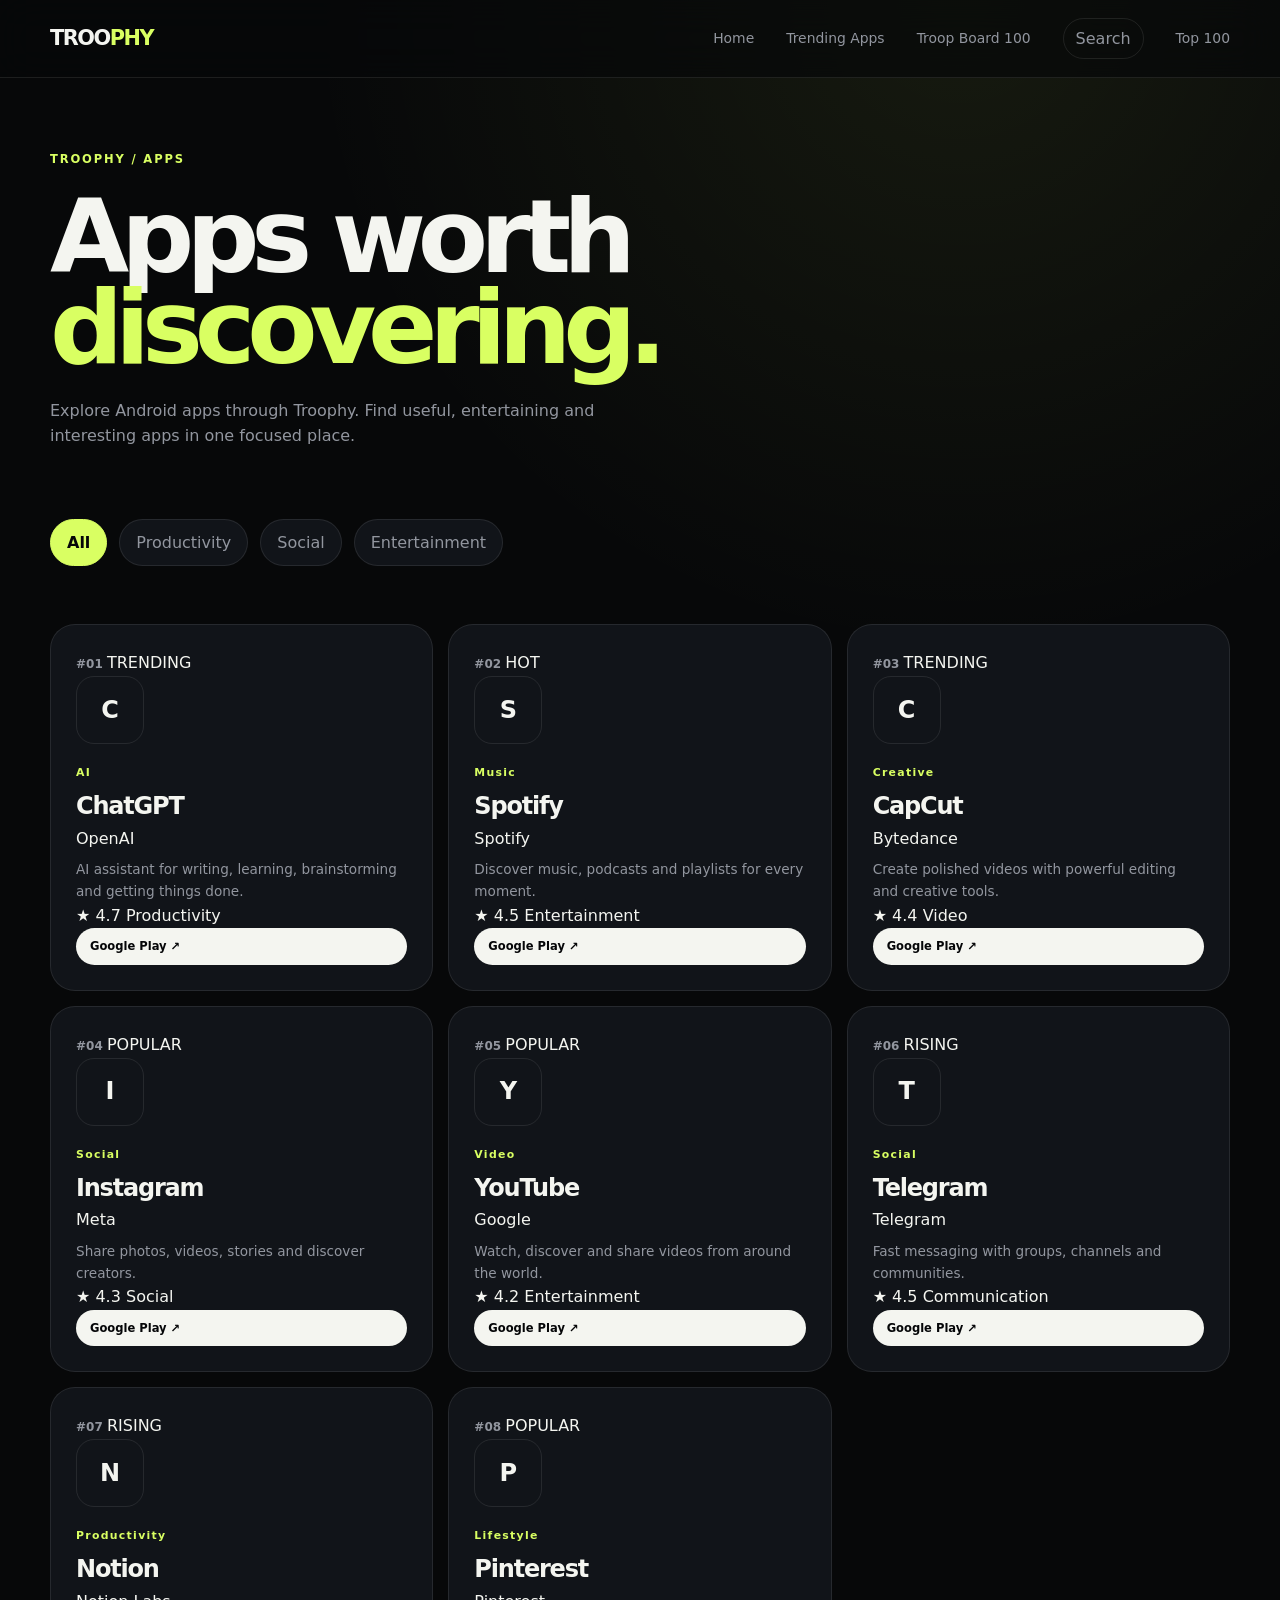
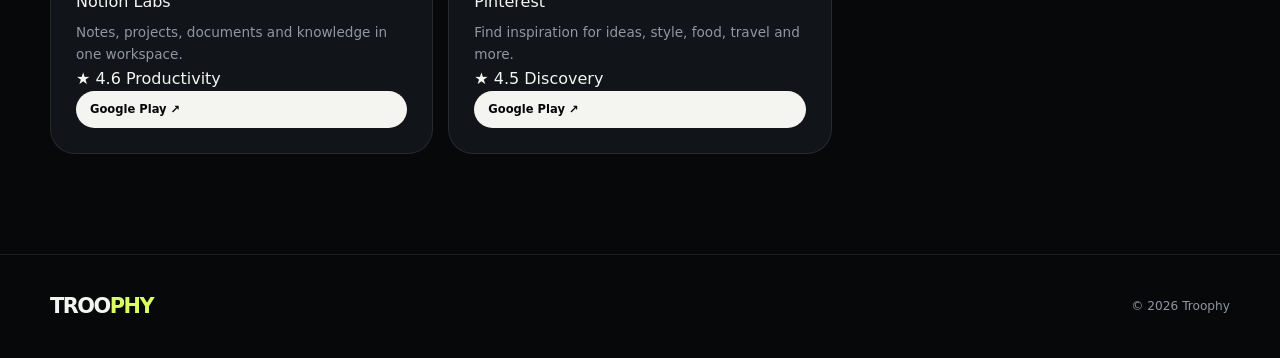
==== commit 909dabd1: "Build Troophy Top 100 ranking universe" ====
--- a/apps/index.html
+++ b/apps/index.html
@@ -160,6 +160,7 @@
     }
   </style>
   <script src="../assets/data/discovery.js"></script>
+  <script src="../assets/js/recommendations.js"></script>
 </head>
 
 <body>
@@ -183,6 +184,8 @@
       >
         Search
       </button>
+  <a href="../rankings/">Top 100</a>
+
 </nav>
 
     <button class="menu-toggle" id="menuToggle">
